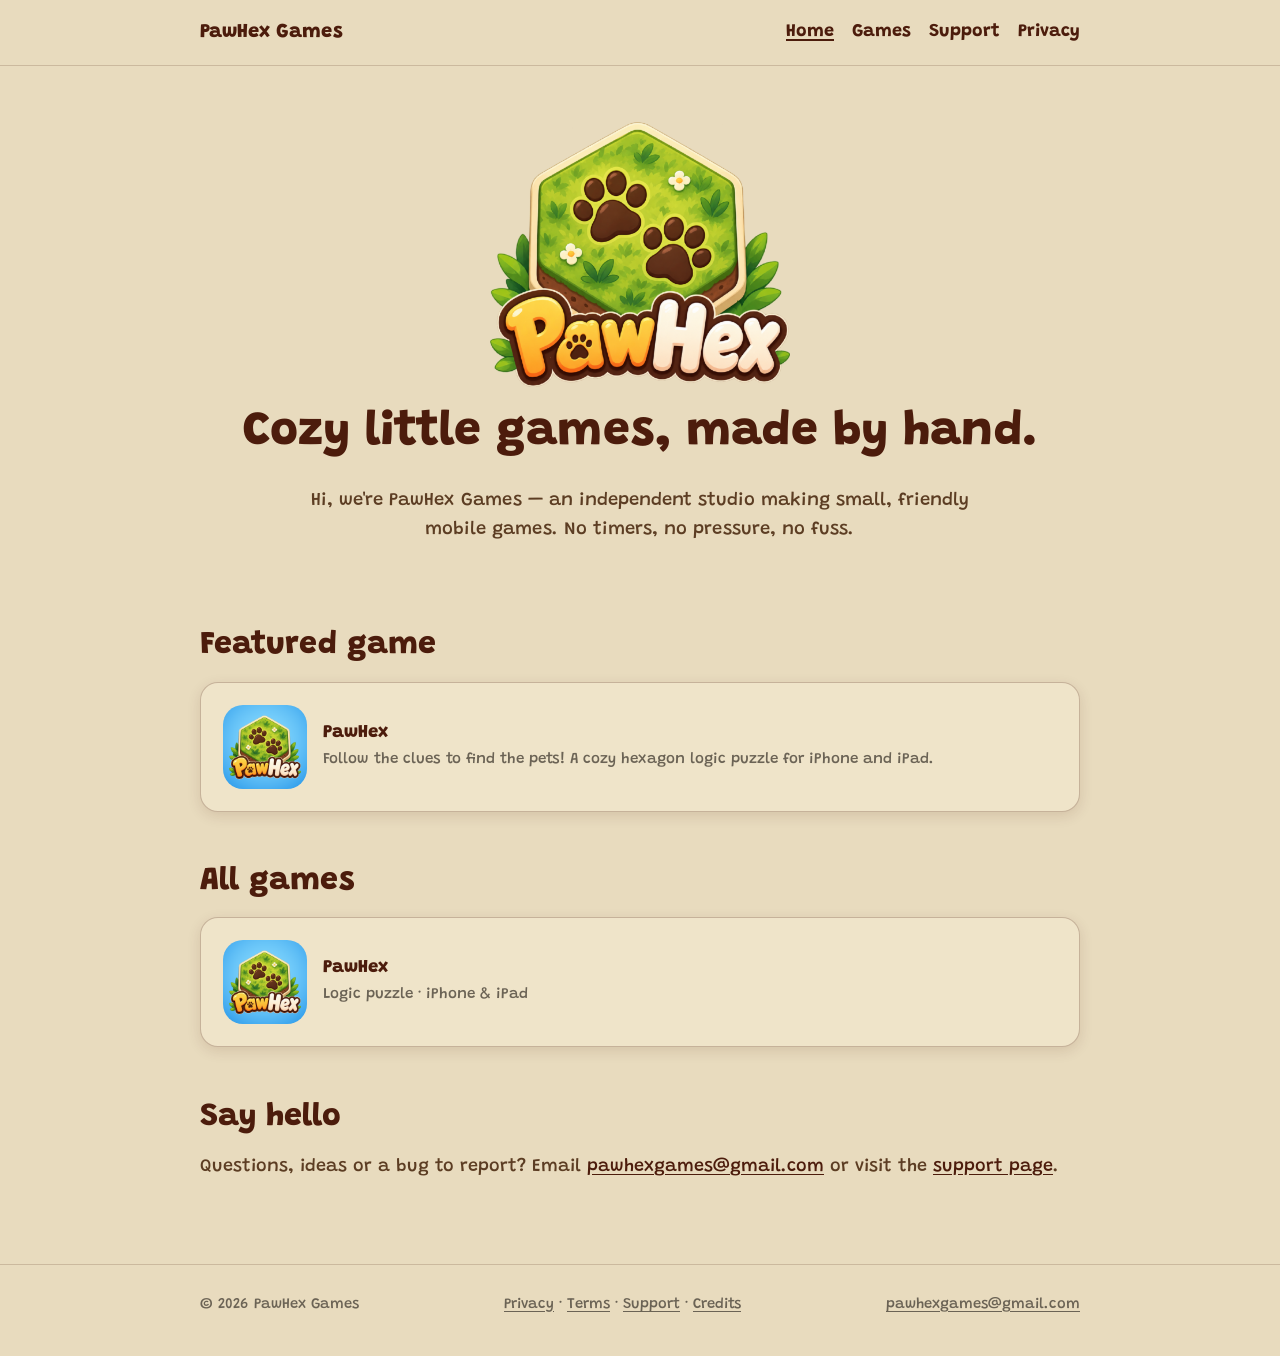
==== index.html @ 201ef8a3 "Initial site for fahey.io Co-Authored-By: Claude Sonnet 5.5 <noreply@anthropic.com>" ====
<!doctype html>
<html lang="en">
<head>
<meta charset="utf-8">
<meta name="viewport" content="width=device-width, initial-scale=1">
<title>PawHex Games — indie mobile games</title>
<meta name="description" content="Small, cozy mobile games made by PawHex Games. First up: PawHex, a pet-themed logic puzzle for iPhone and iPad.">
<meta name="theme-color" content="#E8DBBE">
<link rel="canonical" href="https://fahey.io/">
<link rel="icon" href="/assets/favicon.png">
<link rel="stylesheet" href="/style.css">
<link rel="preload" href="/fonts/Grandstander_800ExtraBold.ttf" as="font" type="font/ttf" crossorigin>
<meta property="og:title" content="PawHex Games — indie mobile games">
<meta property="og:description" content="Small, cozy mobile games made by PawHex Games. First up: PawHex, a pet-themed logic puzzle for iPhone and iPad.">
<meta property="og:type" content="website">
<meta property="og:url" content="https://fahey.io/">
<meta property="og:image" content="https://fahey.io/assets/og.png">
<meta name="twitter:card" content="summary_large_image">
</head>
<body>
<a class="skip" href="#main">Skip to content</a>
<header class="site-header"><div class="wrap">
<a class="brand" href="/">PawHex Games</a>
<nav class="nav" aria-label="Main">
<a href="/" aria-current="page">Home</a>
<a href="/games/pawhex/">Games</a>
<a href="/support/">Support</a>
<a href="/privacy/">Privacy</a>
</nav>
</div></header>
<main id="main"><div class="wrap">

<section class="hero">
<img class="logo" src="/assets/logo.png" alt="PawHex logo" width="520" height="459">
<h1>Cozy little games, made by hand.</h1>
<p class="lede">Hi, we're PawHex Games &mdash; an independent studio making small, friendly mobile games. No timers, no pressure, no fuss.</p>
</section>

<h2>Featured game</h2>
<a class="card game-card" href="/games/pawhex/">
<img src="/assets/icon.png" alt="PawHex app icon" width="84" height="84">
<div><h3>PawHex</h3><p>Follow the clues to find the pets! A cozy hexagon logic puzzle for iPhone and iPad.</p></div>
</a>

<h2>All games</h2>
<div class="grid">
<!-- To add a game, copy this whole <a> block, then change the link, icon, title and one-liner. -->
<a class="card game-card" href="/games/pawhex/">
<img src="/assets/icon.png" alt="" width="84" height="84">
<div><h3>PawHex</h3><p>Logic puzzle &middot; iPhone &amp; iPad</p></div>
</a>
</div>

<h2>Say hello</h2>
<p>Questions, ideas or a bug to report? Email <a href="mailto:pawhexgames@gmail.com">pawhexgames@gmail.com</a> or visit the <a href="/support/">support page</a>.</p>

</div></main>
<footer class="site-footer"><div class="wrap">
<span>&copy; 2026 PawHex Games</span>
<span><a href="/privacy/">Privacy</a> &middot; <a href="/terms/">Terms</a> &middot; <a href="/support/">Support</a> &middot; <a href="/credits/">Credits</a></span>
<span><a href="mailto:pawhexgames@gmail.com">pawhexgames@gmail.com</a></span>
</div></footer>
</body>
</html>
---- style.css ----
@font-face { font-family: 'Grandstander'; font-weight: 500; font-display: swap; src: url('/fonts/Grandstander_500Medium.ttf') format('truetype'); }
@font-face { font-family: 'Grandstander'; font-weight: 700; font-display: swap; src: url('/fonts/Grandstander_700Bold.ttf') format('truetype'); }
@font-face { font-family: 'Grandstander'; font-weight: 800; font-display: swap; src: url('/fonts/Grandstander_800ExtraBold.ttf') format('truetype'); }

:root {
  --sand: #E8DBBE;
  --card: #D8C495;
  --card-soft: #EFE4C9;
  --ink: #5C3D23;
  --outline: #4C1C0C;
  --muted: #6B6355;
  --amber: #E8A33D;
  --grass: #7A9B5C;
  --radius: 18px;
}

* { box-sizing: border-box; }
html { -webkit-text-size-adjust: 100%; }
body {
  margin: 0;
  background: var(--sand);
  color: var(--ink);
  font-family: 'Grandstander', 'Trebuchet MS', system-ui, sans-serif;
  font-weight: 500;
  font-size: 17px;
  line-height: 1.6;
}
img { max-width: 100%; height: auto; }
a { color: var(--outline); text-underline-offset: 3px; }
a:focus-visible, .btn:focus-visible { outline: 3px solid var(--grass); outline-offset: 3px; border-radius: 8px; }
h1, h2, h3 { font-weight: 800; color: var(--outline); line-height: 1.2; margin: 0 0 .5em; }
h1 { font-size: clamp(2rem, 6vw, 3rem); }
h2 { font-size: clamp(1.5rem, 4.5vw, 2rem); margin-top: 1.6em; }
h3 { font-size: 1.15rem; }
p { margin: 0 0 1em; }

.wrap { width: min(100% - 32px, 880px); margin-inline: auto; }
.skip { position: absolute; left: -999px; }
.skip:focus { left: 16px; top: 16px; background: #fff; padding: 8px 12px; border-radius: 8px; z-index: 10; }

/* header / footer */
.site-header { border-bottom: 1px solid rgba(76, 28, 12, .18); }
.site-header .wrap { display: flex; flex-wrap: wrap; align-items: center; justify-content: space-between; gap: 8px 20px; padding: 14px 0; }
.brand { font-weight: 800; font-size: 1.25rem; color: var(--outline); text-decoration: none; }
.nav { display: flex; flex-wrap: wrap; gap: 4px 18px; }
.nav a { font-weight: 700; text-decoration: none; padding: 4px 0; }
.nav a:hover, .nav a[aria-current] { text-decoration: underline; text-decoration-thickness: 2px; }
.site-footer { margin-top: 56px; padding: 28px 0 40px; border-top: 1px solid rgba(76, 28, 12, .18); font-size: .92rem; color: var(--muted); }
.site-footer .wrap { display: flex; flex-wrap: wrap; justify-content: space-between; gap: 10px 24px; }
.site-footer a { color: var(--muted); }

/* buttons */
.btn {
  display: inline-block; text-decoration: none; cursor: pointer;
  font: inherit; font-weight: 800; color: var(--outline);
  padding: 12px 26px; border-radius: 999px; border: 1px solid var(--outline);
  background: linear-gradient(#FDDB66, #FDCE52 40%, #FDBC40 60%, #FA8A24);
  box-shadow: 0 2px 0 rgba(76, 28, 12, .35);
}
.btn:hover { filter: brightness(1.05); }
.btn-quiet { background: var(--card-soft); box-shadow: none; }
.btn[aria-disabled="true"] { opacity: .75; cursor: default; }

/* hero + sections */
.hero { text-align: center; padding: 36px 0 12px; }
.hero img.logo { width: min(300px, 70%); margin-bottom: 8px; }
.hero .tagline { font-size: 1.25rem; font-weight: 700; margin-bottom: 20px; }
.lede { font-size: 1.15rem; max-width: 36em; margin-inline: auto; }
.card {
  background: var(--card-soft); border: 1px solid rgba(76, 28, 12, .25);
  border-radius: var(--radius); padding: 22px; box-shadow: 0 4px 14px rgba(76, 28, 12, .12);
}
.grid { display: grid; gap: 16px; grid-template-columns: repeat(auto-fit, minmax(240px, 1fr)); }
.game-card { display: flex; gap: 16px; align-items: center; text-decoration: none; color: inherit; }
.game-card img { width: 84px; height: 84px; border-radius: 20px; flex: none; }
.game-card h3 { margin: 0 0 4px; }
.game-card p { margin: 0; color: var(--muted); font-size: .95rem; }
.steps { list-style: none; padding: 0; margin: 0; display: grid; gap: 14px; }
.steps li { display: flex; gap: 14px; align-items: center; }
.steps img { width: 64px; flex: none; }
.features { padding-left: 1.2em; }
.features li { margin-bottom: .45em; }
.pets { display: flex; flex-wrap: wrap; gap: 14px; justify-content: center; align-items: flex-end; }
.pets img { height: 120px; width: auto; }
.pets-sm img { height: 88px; }
.cta { text-align: center; margin-top: 40px; }
.small { font-size: .9rem; color: var(--muted); }
.note { background: rgba(122, 155, 92, .18); border-radius: 12px; padding: 12px 16px; font-size: .95rem; }
details { background: var(--card-soft); border: 1px solid rgba(76, 28, 12, .25); border-radius: 14px; padding: 12px 16px; margin-bottom: 10px; }
summary { cursor: pointer; font-weight: 700; }
details[open] summary { margin-bottom: 8px; }
main { padding-bottom: 8px; }
.prose h2 { margin-top: 1.4em; }
.prose ul { padding-left: 1.2em; }
@media (min-width: 700px) { body { font-size: 18px; } .hero { padding-top: 56px; } }
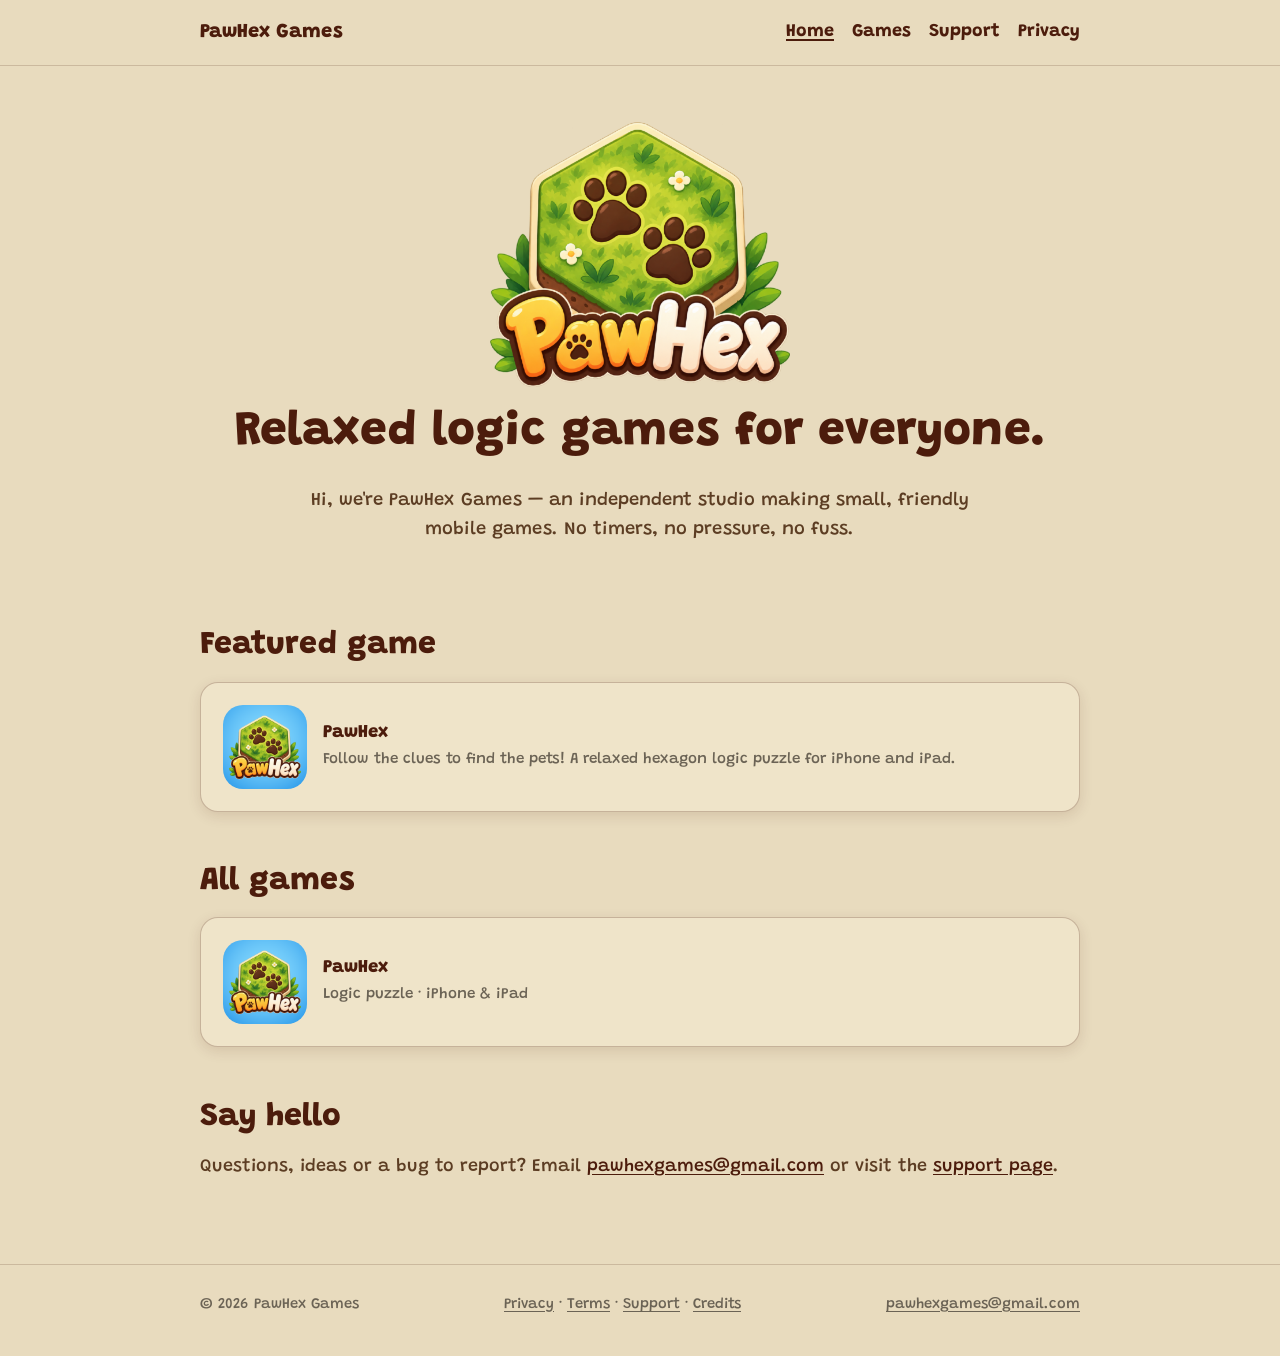
==== commit f479e487: "Replace 'cozy' wording with 'Relaxed logic games for everyone' Co-Authored-By: Claude Sonnet 5.5 <no" ====
--- a/index.html
+++ b/index.html
@@ -4,14 +4,14 @@
 <meta charset="utf-8">
 <meta name="viewport" content="width=device-width, initial-scale=1">
 <title>PawHex Games — indie mobile games</title>
-<meta name="description" content="Small, cozy mobile games made by PawHex Games. First up: PawHex, a pet-themed logic puzzle for iPhone and iPad.">
+<meta name="description" content="Relaxed logic games for everyone, made by PawHex Games. First up: PawHex, a pet-themed logic puzzle for iPhone and iPad.">
 <meta name="theme-color" content="#E8DBBE">
 <link rel="canonical" href="https://fahey.io/">
 <link rel="icon" href="/assets/favicon.png">
 <link rel="stylesheet" href="/style.css">
 <link rel="preload" href="/fonts/Grandstander_800ExtraBold.ttf" as="font" type="font/ttf" crossorigin>
 <meta property="og:title" content="PawHex Games — indie mobile games">
-<meta property="og:description" content="Small, cozy mobile games made by PawHex Games. First up: PawHex, a pet-themed logic puzzle for iPhone and iPad.">
+<meta property="og:description" content="Relaxed logic games for everyone, made by PawHex Games. First up: PawHex, a pet-themed logic puzzle for iPhone and iPad.">
 <meta property="og:type" content="website">
 <meta property="og:url" content="https://fahey.io/">
 <meta property="og:image" content="https://fahey.io/assets/og.png">
@@ -32,14 +32,14 @@
 
 <section class="hero">
 <img class="logo" src="/assets/logo.png" alt="PawHex logo" width="520" height="459">
-<h1>Cozy little games, made by hand.</h1>
+<h1>Relaxed logic games for everyone.</h1>
 <p class="lede">Hi, we're PawHex Games &mdash; an independent studio making small, friendly mobile games. No timers, no pressure, no fuss.</p>
 </section>
 
 <h2>Featured game</h2>
 <a class="card game-card" href="/games/pawhex/">
 <img src="/assets/icon.png" alt="PawHex app icon" width="84" height="84">
-<div><h3>PawHex</h3><p>Follow the clues to find the pets! A cozy hexagon logic puzzle for iPhone and iPad.</p></div>
+<div><h3>PawHex</h3><p>Follow the clues to find the pets! A relaxed hexagon logic puzzle for iPhone and iPad.</p></div>
 </a>
 
 <h2>All games</h2>
--- a/style.css
+++ b/style.css
@@ -1,95 +1,95 @@
-@font-face { font-family: 'Grandstander'; font-weight: 500; font-display: swap; src: url('/fonts/Grandstander_500Medium.ttf') format('truetype'); }
-@font-face { font-family: 'Grandstander'; font-weight: 700; font-display: swap; src: url('/fonts/Grandstander_700Bold.ttf') format('truetype'); }
-@font-face { font-family: 'Grandstander'; font-weight: 800; font-display: swap; src: url('/fonts/Grandstander_800ExtraBold.ttf') format('truetype'); }
-
-:root {
-  --sand: #E8DBBE;
-  --card: #D8C495;
-  --card-soft: #EFE4C9;
-  --ink: #5C3D23;
-  --outline: #4C1C0C;
-  --muted: #6B6355;
-  --amber: #E8A33D;
-  --grass: #7A9B5C;
-  --radius: 18px;
-}
-
-* { box-sizing: border-box; }
-html { -webkit-text-size-adjust: 100%; }
-body {
-  margin: 0;
-  background: var(--sand);
-  color: var(--ink);
-  font-family: 'Grandstander', 'Trebuchet MS', system-ui, sans-serif;
-  font-weight: 500;
-  font-size: 17px;
-  line-height: 1.6;
-}
-img { max-width: 100%; height: auto; }
-a { color: var(--outline); text-underline-offset: 3px; }
-a:focus-visible, .btn:focus-visible { outline: 3px solid var(--grass); outline-offset: 3px; border-radius: 8px; }
-h1, h2, h3 { font-weight: 800; color: var(--outline); line-height: 1.2; margin: 0 0 .5em; }
-h1 { font-size: clamp(2rem, 6vw, 3rem); }
-h2 { font-size: clamp(1.5rem, 4.5vw, 2rem); margin-top: 1.6em; }
-h3 { font-size: 1.15rem; }
-p { margin: 0 0 1em; }
-
-.wrap { width: min(100% - 32px, 880px); margin-inline: auto; }
-.skip { position: absolute; left: -999px; }
-.skip:focus { left: 16px; top: 16px; background: #fff; padding: 8px 12px; border-radius: 8px; z-index: 10; }
-
-/* header / footer */
-.site-header { border-bottom: 1px solid rgba(76, 28, 12, .18); }
-.site-header .wrap { display: flex; flex-wrap: wrap; align-items: center; justify-content: space-between; gap: 8px 20px; padding: 14px 0; }
-.brand { font-weight: 800; font-size: 1.25rem; color: var(--outline); text-decoration: none; }
-.nav { display: flex; flex-wrap: wrap; gap: 4px 18px; }
-.nav a { font-weight: 700; text-decoration: none; padding: 4px 0; }
-.nav a:hover, .nav a[aria-current] { text-decoration: underline; text-decoration-thickness: 2px; }
-.site-footer { margin-top: 56px; padding: 28px 0 40px; border-top: 1px solid rgba(76, 28, 12, .18); font-size: .92rem; color: var(--muted); }
-.site-footer .wrap { display: flex; flex-wrap: wrap; justify-content: space-between; gap: 10px 24px; }
-.site-footer a { color: var(--muted); }
-
-/* buttons */
-.btn {
-  display: inline-block; text-decoration: none; cursor: pointer;
-  font: inherit; font-weight: 800; color: var(--outline);
-  padding: 12px 26px; border-radius: 999px; border: 1px solid var(--outline);
-  background: linear-gradient(#FDDB66, #FDCE52 40%, #FDBC40 60%, #FA8A24);
-  box-shadow: 0 2px 0 rgba(76, 28, 12, .35);
-}
-.btn:hover { filter: brightness(1.05); }
-.btn-quiet { background: var(--card-soft); box-shadow: none; }
-.btn[aria-disabled="true"] { opacity: .75; cursor: default; }
-
-/* hero + sections */
-.hero { text-align: center; padding: 36px 0 12px; }
-.hero img.logo { width: min(300px, 70%); margin-bottom: 8px; }
-.hero .tagline { font-size: 1.25rem; font-weight: 700; margin-bottom: 20px; }
-.lede { font-size: 1.15rem; max-width: 36em; margin-inline: auto; }
-.card {
-  background: var(--card-soft); border: 1px solid rgba(76, 28, 12, .25);
-  border-radius: var(--radius); padding: 22px; box-shadow: 0 4px 14px rgba(76, 28, 12, .12);
-}
-.grid { display: grid; gap: 16px; grid-template-columns: repeat(auto-fit, minmax(240px, 1fr)); }
-.game-card { display: flex; gap: 16px; align-items: center; text-decoration: none; color: inherit; }
-.game-card img { width: 84px; height: 84px; border-radius: 20px; flex: none; }
-.game-card h3 { margin: 0 0 4px; }
-.game-card p { margin: 0; color: var(--muted); font-size: .95rem; }
-.steps { list-style: none; padding: 0; margin: 0; display: grid; gap: 14px; }
-.steps li { display: flex; gap: 14px; align-items: center; }
-.steps img { width: 64px; flex: none; }
-.features { padding-left: 1.2em; }
-.features li { margin-bottom: .45em; }
-.pets { display: flex; flex-wrap: wrap; gap: 14px; justify-content: center; align-items: flex-end; }
-.pets img { height: 120px; width: auto; }
-.pets-sm img { height: 88px; }
-.cta { text-align: center; margin-top: 40px; }
-.small { font-size: .9rem; color: var(--muted); }
-.note { background: rgba(122, 155, 92, .18); border-radius: 12px; padding: 12px 16px; font-size: .95rem; }
-details { background: var(--card-soft); border: 1px solid rgba(76, 28, 12, .25); border-radius: 14px; padding: 12px 16px; margin-bottom: 10px; }
-summary { cursor: pointer; font-weight: 700; }
-details[open] summary { margin-bottom: 8px; }
-main { padding-bottom: 8px; }
-.prose h2 { margin-top: 1.4em; }
-.prose ul { padding-left: 1.2em; }
-@media (min-width: 700px) { body { font-size: 18px; } .hero { padding-top: 56px; } }
+@font-face { font-family: 'Grandstander'; font-weight: 500; font-display: swap; src: url('/fonts/Grandstander_500Medium.ttf') format('truetype'); }
+@font-face { font-family: 'Grandstander'; font-weight: 700; font-display: swap; src: url('/fonts/Grandstander_700Bold.ttf') format('truetype'); }
+@font-face { font-family: 'Grandstander'; font-weight: 800; font-display: swap; src: url('/fonts/Grandstander_800ExtraBold.ttf') format('truetype'); }
+
+:root {
+  --sand: #E8DBBE;
+  --card: #D8C495;
+  --card-soft: #EFE4C9;
+  --ink: #5C3D23;
+  --outline: #4C1C0C;
+  --muted: #6B6355;
+  --amber: #E8A33D;
+  --grass: #7A9B5C;
+  --radius: 18px;
+}
+
+* { box-sizing: border-box; }
+html { -webkit-text-size-adjust: 100%; }
+body {
+  margin: 0;
+  background: var(--sand);
+  color: var(--ink);
+  font-family: 'Grandstander', 'Trebuchet MS', system-ui, sans-serif;
+  font-weight: 500;
+  font-size: 17px;
+  line-height: 1.6;
+}
+img { max-width: 100%; height: auto; }
+a { color: var(--outline); text-underline-offset: 3px; }
+a:focus-visible, .btn:focus-visible { outline: 3px solid var(--grass); outline-offset: 3px; border-radius: 8px; }
+h1, h2, h3 { font-weight: 800; color: var(--outline); line-height: 1.2; margin: 0 0 .5em; }
+h1 { font-size: clamp(2rem, 6vw, 3rem); }
+h2 { font-size: clamp(1.5rem, 4.5vw, 2rem); margin-top: 1.6em; }
+h3 { font-size: 1.15rem; }
+p { margin: 0 0 1em; }
+
+.wrap { width: min(100% - 32px, 880px); margin-inline: auto; }
+.skip { position: absolute; left: -999px; }
+.skip:focus { left: 16px; top: 16px; background: #fff; padding: 8px 12px; border-radius: 8px; z-index: 10; }
+
+/* header / footer */
+.site-header { border-bottom: 1px solid rgba(76, 28, 12, .18); }
+.site-header .wrap { display: flex; flex-wrap: wrap; align-items: center; justify-content: space-between; gap: 8px 20px; padding: 14px 0; }
+.brand { font-weight: 800; font-size: 1.25rem; color: var(--outline); text-decoration: none; }
+.nav { display: flex; flex-wrap: wrap; gap: 4px 18px; }
+.nav a { font-weight: 700; text-decoration: none; padding: 4px 0; }
+.nav a:hover, .nav a[aria-current] { text-decoration: underline; text-decoration-thickness: 2px; }
+.site-footer { margin-top: 56px; padding: 28px 0 40px; border-top: 1px solid rgba(76, 28, 12, .18); font-size: .92rem; color: var(--muted); }
+.site-footer .wrap { display: flex; flex-wrap: wrap; justify-content: space-between; gap: 10px 24px; }
+.site-footer a { color: var(--muted); }
+
+/* buttons */
+.btn {
+  display: inline-block; text-decoration: none; cursor: pointer;
+  font: inherit; font-weight: 800; color: var(--outline);
+  padding: 12px 26px; border-radius: 999px; border: 1px solid var(--outline);
+  background: linear-gradient(#FDDB66, #FDCE52 40%, #FDBC40 60%, #FA8A24);
+  box-shadow: 0 2px 0 rgba(76, 28, 12, .35);
+}
+.btn:hover { filter: brightness(1.05); }
+.btn-quiet { background: var(--card-soft); box-shadow: none; }
+.btn[aria-disabled="true"] { opacity: .75; cursor: default; }
+
+/* hero + sections */
+.hero { text-align: center; padding: 36px 0 12px; }
+.hero img.logo { width: min(300px, 70%); margin-bottom: 8px; }
+.hero .tagline { font-size: 1.25rem; font-weight: 700; margin-bottom: 20px; }
+.lede { font-size: 1.15rem; max-width: 36em; margin-inline: auto; }
+.card {
+  background: var(--card-soft); border: 1px solid rgba(76, 28, 12, .25);
+  border-radius: var(--radius); padding: 22px; box-shadow: 0 4px 14px rgba(76, 28, 12, .12);
+}
+.grid { display: grid; gap: 16px; grid-template-columns: repeat(auto-fit, minmax(240px, 1fr)); }
+.game-card { display: flex; gap: 16px; align-items: center; text-decoration: none; color: inherit; }
+.game-card img { width: 84px; height: 84px; border-radius: 20px; flex: none; }
+.game-card h3 { margin: 0 0 4px; }
+.game-card p { margin: 0; color: var(--muted); font-size: .95rem; }
+.steps { list-style: none; padding: 0; margin: 0; display: grid; gap: 14px; }
+.steps li { display: flex; gap: 14px; align-items: center; }
+.steps img { width: 64px; flex: none; }
+.features { padding-left: 1.2em; }
+.features li { margin-bottom: .45em; }
+.pets { display: flex; flex-wrap: wrap; gap: 14px; justify-content: center; align-items: flex-end; }
+.pets img { height: 120px; width: auto; }
+.pets-sm img { height: 88px; }
+.cta { text-align: center; margin-top: 40px; }
+.small { font-size: .9rem; color: var(--muted); }
+.note { background: rgba(122, 155, 92, .18); border-radius: 12px; padding: 12px 16px; font-size: .95rem; }
+details { background: var(--card-soft); border: 1px solid rgba(76, 28, 12, .25); border-radius: 14px; padding: 12px 16px; margin-bottom: 10px; }
+summary { cursor: pointer; font-weight: 700; }
+details[open] summary { margin-bottom: 8px; }
+main { padding-bottom: 8px; }
+.prose h2 { margin-top: 1.4em; }
+.prose ul { padding-left: 1.2em; }
+@media (min-width: 700px) { body { font-size: 18px; } .hero { padding-top: 56px; } }
